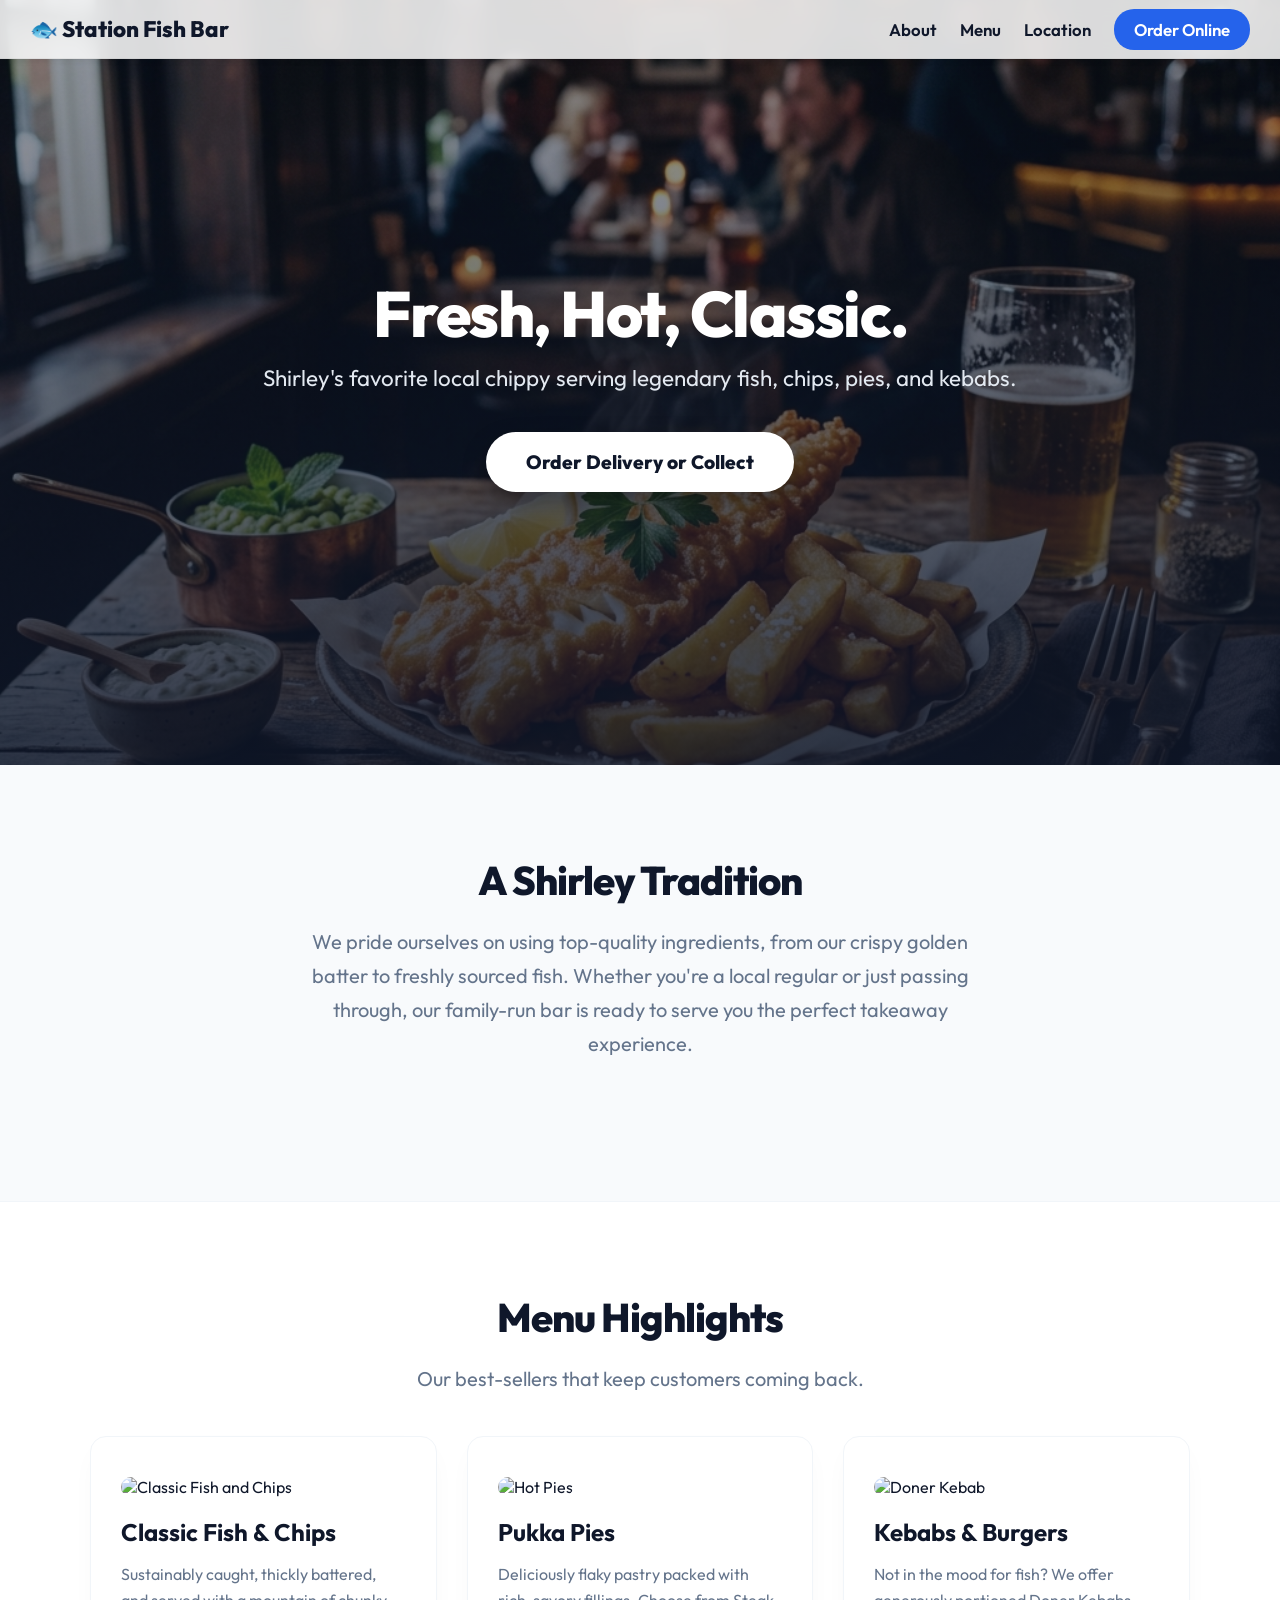
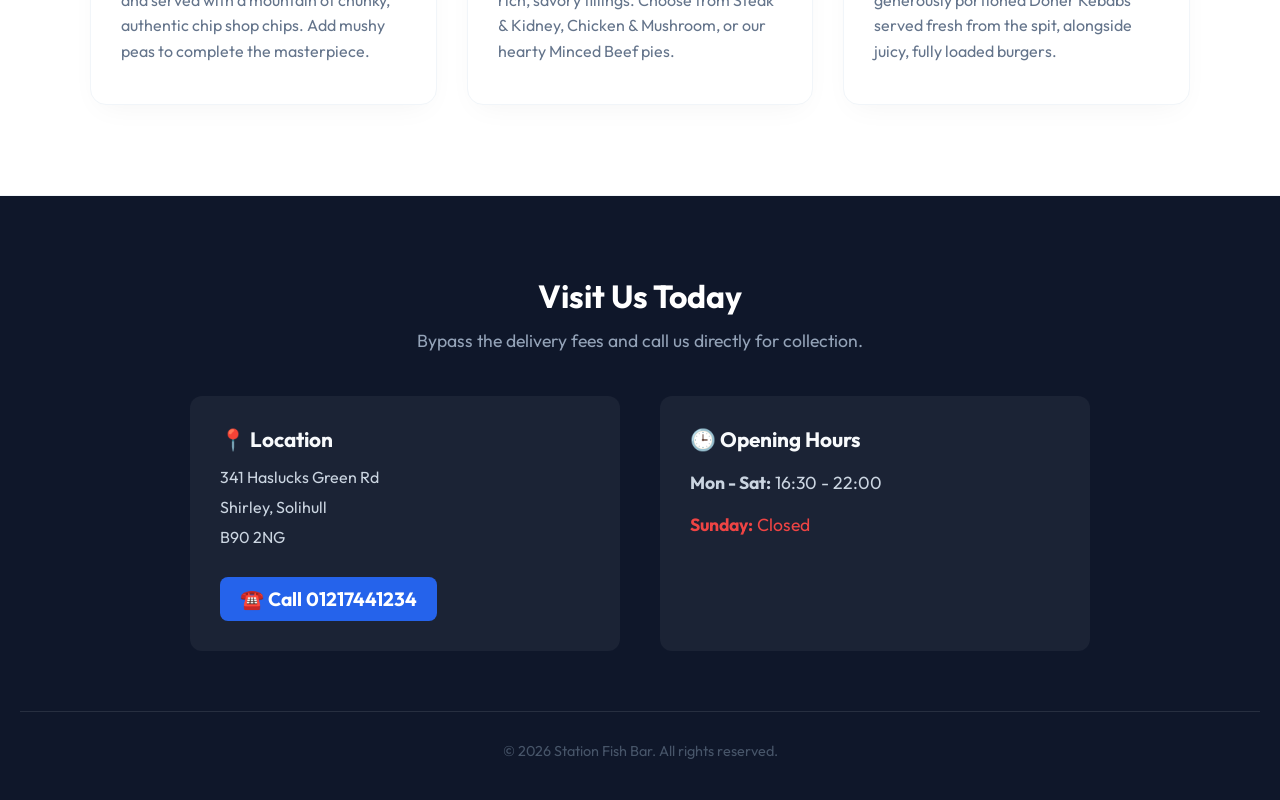
==== index.html @ cd844f43 "Initial commit of Station Fish Bar landing page" ====
<!DOCTYPE html>
<html lang="en">
<head>
    <meta charset="UTF-8">
    <meta name="viewport" content="width=device-width, initial-scale=1.0">
    <title>Station Fish Bar | Shirley Local Chippy</title>
    <link href="https://fonts.googleapis.com/css2?family=Outfit:wght@300;400;500;700;800&display=swap" rel="stylesheet">
    <style>
        :root {
            --primary: #2563EB;
            --text-dark: #0f172a;
            --text-light: #64748b;
            --bg-light: #f8fafc;
            --surface: #ffffff;
        }
        * { box-sizing: border-box; margin: 0; padding: 0; }
        body, html { 
            font-family: 'Outfit', sans-serif; 
            background-color: var(--bg-light); 
            color: var(--text-dark); 
            scroll-behavior: smooth;
        }
        
        /* Navigation Bar */
        nav {
            position: fixed;
            top: 0; left: 0; width: 100%;
            background: rgba(255, 255, 255, 0.85);
            backdrop-filter: blur(12px);
            -webkit-backdrop-filter: blur(12px);
            border-bottom: 1px solid rgba(0,0,0,0.05);
            z-index: 1000;
            display: flex;
            justify-content: space-between;
            align-items: center;
            padding: 15px 30px;
            box-shadow: 0 4px 6px -1px rgba(0,0,0,0.05);
        }
        .logo { font-weight: 800; font-size: 1.4rem; color: var(--text-dark); text-decoration: none; display: flex; align-items: center; gap: 8px;}
        .nav-links a {
            text-decoration: none;
            color: var(--text-dark);
            font-weight: 600;
            margin-left: 20px;
            font-size: 1.05rem;
            transition: color 0.2s;
        }
        .nav-links a:hover { color: var(--primary); }
        .nav-btn {
            background: var(--primary);
            color: white !important;
            padding: 10px 20px;
            border-radius: 20px;
        }
        .nav-btn:hover { background: #1d4ed8; transform: translateY(-2px); box-shadow: 0 4px 10px rgba(37,99,235,0.3); }

        /* Hero Section */
        .hero {
            position: relative;
            height: 85vh;
            display: flex;
            align-items: center;
            justify-content: center;
            text-align: center;
            background-image: url('./assets/hero.png');
            background-size: cover;
            background-position: center;
            background-attachment: fixed;
        }
        .hero::before {
            content: '';
            position: absolute;
            top: 0; left: 0; width: 100%; height: 100%;
            background: linear-gradient(180deg, rgba(15,23,42,0.4) 0%, rgba(15,23,42,0.85) 100%);
        }
        .hero-content {
            position: relative;
            z-index: 10;
            color: white;
            max-width: 800px;
            padding: 0 20px;
            animation: fadeInUp 1s cubic-bezier(0.16, 1, 0.3, 1);
        }
        @keyframes fadeInUp {
            from { opacity: 0; transform: translateY(30px); }
            to { opacity: 1; transform: translateY(0); }
        }
        .hero h1 { font-size: 4rem; font-weight: 800; letter-spacing: -1.5px; margin-bottom: 10px; }
        .hero p { font-size: 1.4rem; font-weight: 400; color: #e2e8f0; margin-bottom: 40px; }
        .hero-btn {
            display: inline-block;
            background: white;
            color: var(--text-dark);
            font-weight: 800;
            font-size: 1.2rem;
            padding: 18px 40px;
            border-radius: 30px;
            text-decoration: none;
            transition: all 0.3s;
            box-shadow: 0 10px 25px rgba(0,0,0,0.3);
        }
        .hero-btn:hover {
            transform: translateY(-5px);
            box-shadow: 0 15px 35px rgba(0,0,0,0.4);
            background: #f8fafc;
        }

        /* About Section */
        .section { padding: 90px 20px; max-width: 1100px; margin: auto; text-align: center; }
        .section h2 { font-size: 2.5rem; font-weight: 800; margin-bottom: 20px; letter-spacing: -1px; }
        .section p.lead { font-size: 1.25rem; color: var(--text-light); max-width: 700px; margin: 0 auto 50px; line-height: 1.7; }

        /* Menu Grid */
        .menu-grid {
            display: grid;
            grid-template-columns: repeat(auto-fit, minmax(300px, 1fr));
            gap: 30px;
            margin-top: 40px;
        }
        .menu-card {
            background: var(--surface);
            border-radius: 16px;
            padding: 40px 30px;
            box-shadow: 0 10px 30px -10px rgba(0,0,0,0.05);
            transition: transform 0.3s, box-shadow 0.3s;
            border: 1px solid #f1f5f9;
            text-align: left;
        }
        .menu-card:hover { transform: translateY(-8px); box-shadow: 0 20px 40px -10px rgba(0,0,0,0.1); }
        .menu-image { width: 100%; height: 220px; object-fit: cover; border-radius: 12px; margin-bottom: 20px; }
        .menu-card h3 { font-size: 1.5rem; font-weight: 700; margin-bottom: 15px; }
        .menu-card p { color: var(--text-light); line-height: 1.6; }

        /* Footer */
        footer {
            background: var(--text-dark);
            color: white;
            padding: 80px 20px 40px;
            text-align: center;
        }
        footer h3 { font-size: 2rem; margin-bottom: 10px; }
        footer p { color: #94a3b8; font-size: 1.1rem; line-height: 1.7; margin-bottom: 30px; }
        .contact-grid {
            display: grid;
            grid-template-columns: repeat(auto-fit, minmax(280px, 1fr));
            gap: 40px;
            max-width: 900px;
            margin: 40px auto;
            text-align: left;
        }
        .contact-card {
            background: rgba(255,255,255,0.05);
            padding: 30px;
            border-radius: 12px;
        }
        .contact-card h4 { font-size: 1.3rem; margin-bottom: 15px; color: #f8fafc; }
        .contact-card ul { list-style: none; color: #cbd5e1; font-size: 1.1rem; line-height: 1.8; }
        .contact-card span { display: block; margin-bottom: 10px; color: #cbd5e1; }
        .copyright { color: #475569; font-size: 0.9rem; margin-top: 60px; padding-top: 30px; border-top: 1px solid rgba(255,255,255,0.1); }
    </style>
</head>
<body>

    <!-- Navigation -->
    <nav>
        <a href="index.html" class="logo">🐟 Station Fish Bar</a>
        <div class="nav-links">
            <a href="#about">About</a>
            <a href="#menu">Menu</a>
            <a href="#location">Location</a>
            <a href="delivery.html" class="nav-btn">Order Online</a>
        </div>
    </nav>

    <!-- Hero -->
    <header class="hero">
        <div class="hero-content">
            <h1>Fresh, Hot, Classic.</h1>
            <p>Shirley's favorite local chippy serving legendary fish, chips, pies, and kebabs.</p>
            <a href="delivery.html" class="hero-btn">Order Delivery or Collect</a>
        </div>
    </header>

    <!-- About -->
    <section id="about" class="section">
        <h2>A Shirley Tradition</h2>
        <p class="lead">We pride ourselves on using top-quality ingredients, from our crispy golden batter to freshly sourced fish. Whether you're a local regular or just passing through, our family-run bar is ready to serve you the perfect takeaway experience.</p>
    </section>

    <!-- Menu Highlights -->
    <section id="menu" class="section" style="background: white; border-top: 1px solid #f1f5f9; border-bottom: 1px solid #f1f5f9; max-width: 100%;">
        <div style="max-width: 1100px; margin: auto;">
            <h2>Menu Highlights</h2>
            <p class="lead" style="margin-bottom: 0;">Our best-sellers that keep customers coming back.</p>
            
            <div class="menu-grid">
                <div class="menu-card">
                    <img src="https://just-eat-prod-eu-res.cloudinary.com/image/upload/f_auto/q_auto/v1/uk/dishes/281028/04654ee207a57ce8d46665ebeb575e24" alt="Classic Fish and Chips" class="menu-image">
                    <h3>Classic Fish & Chips</h3>
                    <p>Sustainably caught, thickly battered, and served with a mountain of chunky, authentic chip shop chips. Add mushy peas to complete the masterpiece.</p>
                </div>
                <div class="menu-card">
                    <img src="https://just-eat-prod-eu-res.cloudinary.com/image/upload/f_auto/q_auto/v1/uk/dishes/281028/a8c4ebc581122dfbf8ee55306ea1658d" alt="Hot Pies" class="menu-image">
                    <h3>Pukka Pies</h3>
                    <p>Deliciously flaky pastry packed with rich, savory fillings. Choose from Steak & Kidney, Chicken & Mushroom, or our hearty Minced Beef pies.</p>
                </div>
                <div class="menu-card">
                    <img src="https://just-eat-prod-eu-res.cloudinary.com/image/upload/f_auto/q_auto/v1/uk/dishes/281028/fce641b14d7d11b47f0d47ece8053d35" alt="Doner Kebab" class="menu-image">
                    <h3>Kebabs & Burgers</h3>
                    <p>Not in the mood for fish? We offer generously portioned Doner Kebabs served fresh from the spit, alongside juicy, fully loaded burgers.</p>
                </div>
            </div>
        </div>
    </section>

    <!-- Footer / Location -->
    <footer id="location">
        <h3>Visit Us Today</h3>
        <p>Bypass the delivery fees and call us directly for collection.</p>
        
        <div class="contact-grid">
            <div class="contact-card">
                <h4>📍 Location</h4>
                <span>341 Haslucks Green Rd</span>
                <span>Shirley, Solihull</span>
                <span>B90 2NG</span>
                <br>
                <a href="tel:01217441234" style="color: white; text-decoration: none; font-weight: 700; font-size: 1.2rem; background: var(--primary); padding: 10px 20px; border-radius: 8px; display: inline-block;">☎️ Call 01217441234</a>
            </div>
            <div class="contact-card">
                <h4>🕒 Opening Hours</h4>
                <ul>
                    <li><strong>Mon - Sat:</strong> 16:30 - 22:00</li>
                    <li style="color: #ef4444; margin-top: 10px;"><strong>Sunday:</strong> Closed</li>
                </ul>
            </div>
        </div>
        
        <div class="copyright">
            © 2026 Station Fish Bar. All rights reserved.
        </div>
    </footer>

</body>
</html>
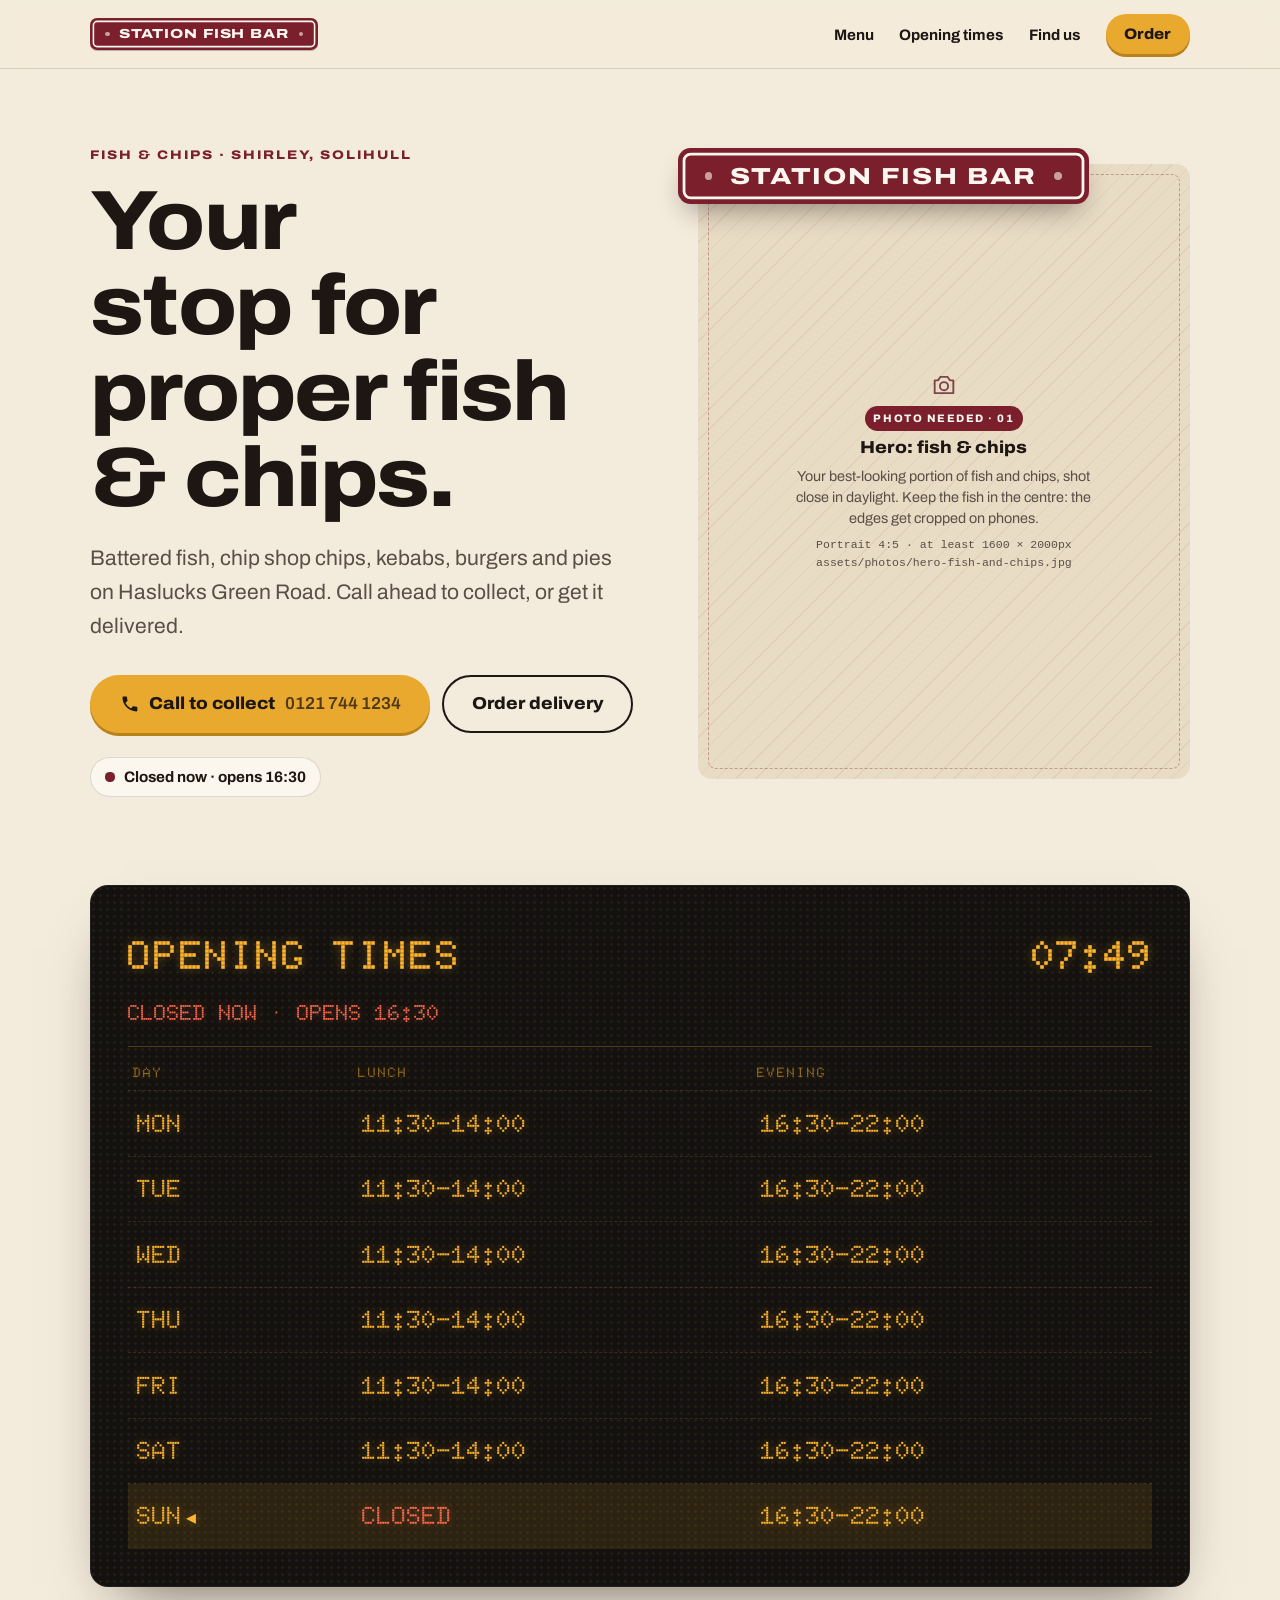
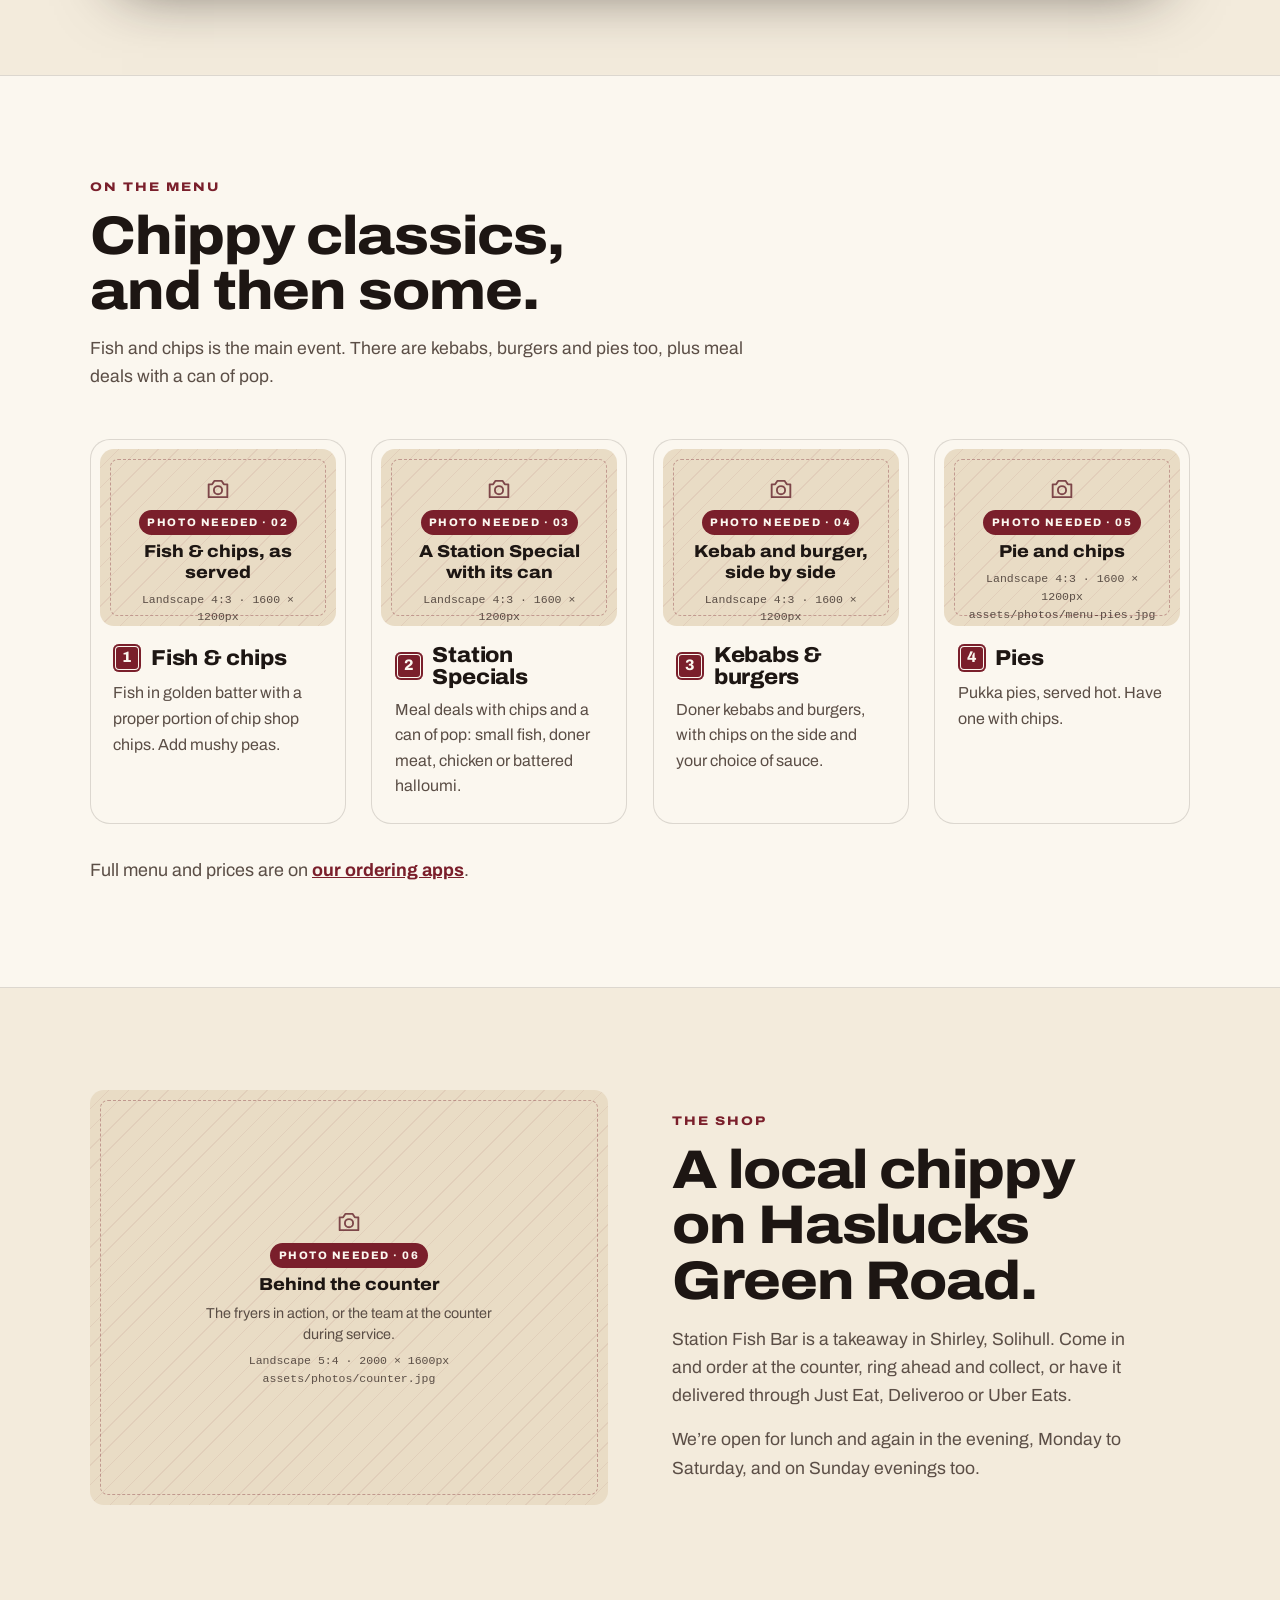
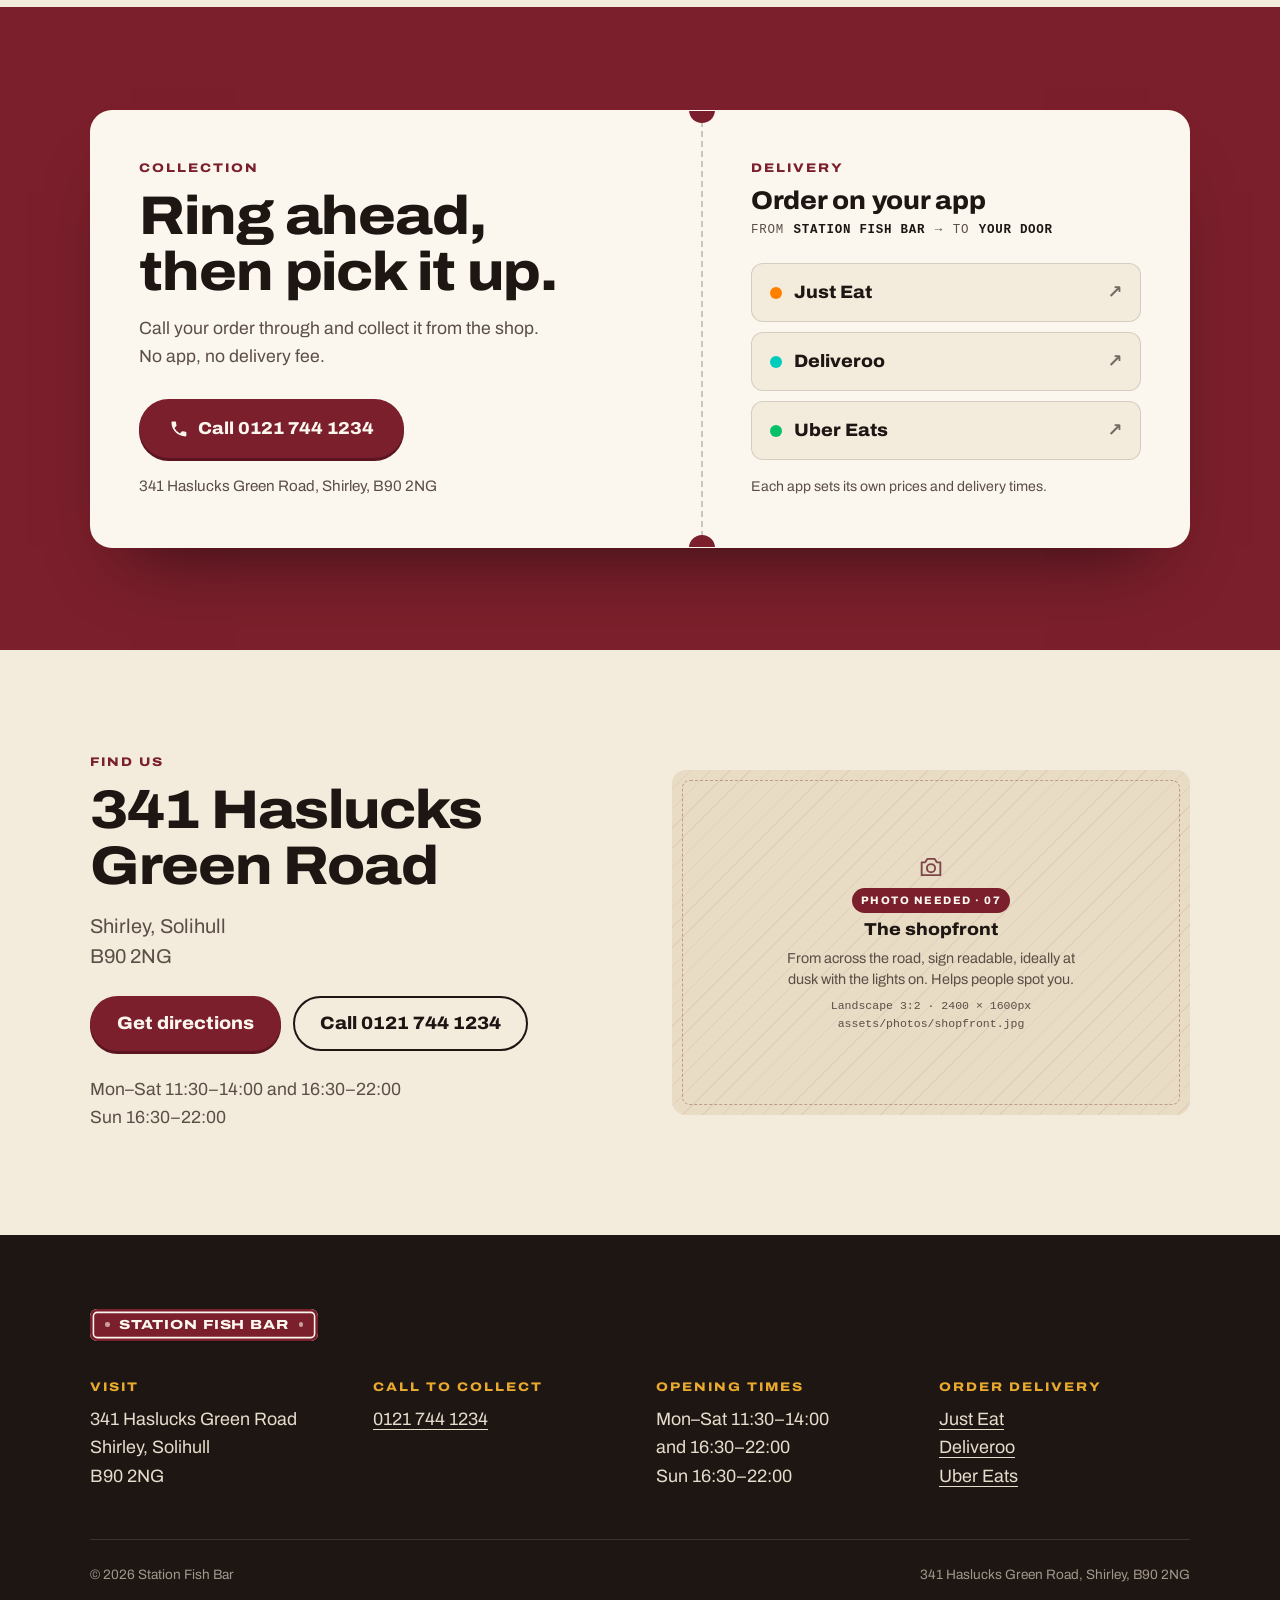
==== commit 2ebd81c4: "Redesign the site as a heritage railway station chippy Rebuilds both pages around a station theme: a" ====
--- a/index.html
+++ b/index.html
@@ -1,245 +1,294 @@
 <!DOCTYPE html>
-<html lang="en">
+<html lang="en-GB">
 <head>
     <meta charset="UTF-8">
-    <meta name="viewport" content="width=device-width, initial-scale=1.0">
-    <title>Station Fish Bar | Shirley Local Chippy</title>
-    <link href="https://fonts.googleapis.com/css2?family=Outfit:wght@300;400;500;700;800&display=swap" rel="stylesheet">
-    <style>
-        :root {
-            --primary: #2563EB;
-            --text-dark: #0f172a;
-            --text-light: #64748b;
-            --bg-light: #f8fafc;
-            --surface: #ffffff;
-        }
-        * { box-sizing: border-box; margin: 0; padding: 0; }
-        body, html { 
-            font-family: 'Outfit', sans-serif; 
-            background-color: var(--bg-light); 
-            color: var(--text-dark); 
-            scroll-behavior: smooth;
-        }
-        
-        /* Navigation Bar */
-        nav {
-            position: fixed;
-            top: 0; left: 0; width: 100%;
-            background: rgba(255, 255, 255, 0.85);
-            backdrop-filter: blur(12px);
-            -webkit-backdrop-filter: blur(12px);
-            border-bottom: 1px solid rgba(0,0,0,0.05);
-            z-index: 1000;
-            display: flex;
-            justify-content: space-between;
-            align-items: center;
-            padding: 15px 30px;
-            box-shadow: 0 4px 6px -1px rgba(0,0,0,0.05);
-        }
-        .logo { font-weight: 800; font-size: 1.4rem; color: var(--text-dark); text-decoration: none; display: flex; align-items: center; gap: 8px;}
-        .nav-links a {
-            text-decoration: none;
-            color: var(--text-dark);
-            font-weight: 600;
-            margin-left: 20px;
-            font-size: 1.05rem;
-            transition: color 0.2s;
-        }
-        .nav-links a:hover { color: var(--primary); }
-        .nav-btn {
-            background: var(--primary);
-            color: white !important;
-            padding: 10px 20px;
-            border-radius: 20px;
-        }
-        .nav-btn:hover { background: #1d4ed8; transform: translateY(-2px); box-shadow: 0 4px 10px rgba(37,99,235,0.3); }
-
-        /* Hero Section */
-        .hero {
-            position: relative;
-            height: 85vh;
-            display: flex;
-            align-items: center;
-            justify-content: center;
-            text-align: center;
-            background-image: url('./assets/hero.png');
-            background-size: cover;
-            background-position: center;
-            background-attachment: fixed;
-        }
-        .hero::before {
-            content: '';
-            position: absolute;
-            top: 0; left: 0; width: 100%; height: 100%;
-            background: linear-gradient(180deg, rgba(15,23,42,0.4) 0%, rgba(15,23,42,0.85) 100%);
-        }
-        .hero-content {
-            position: relative;
-            z-index: 10;
-            color: white;
-            max-width: 800px;
-            padding: 0 20px;
-            animation: fadeInUp 1s cubic-bezier(0.16, 1, 0.3, 1);
-        }
-        @keyframes fadeInUp {
-            from { opacity: 0; transform: translateY(30px); }
-            to { opacity: 1; transform: translateY(0); }
-        }
-        .hero h1 { font-size: 4rem; font-weight: 800; letter-spacing: -1.5px; margin-bottom: 10px; }
-        .hero p { font-size: 1.4rem; font-weight: 400; color: #e2e8f0; margin-bottom: 40px; }
-        .hero-btn {
-            display: inline-block;
-            background: white;
-            color: var(--text-dark);
-            font-weight: 800;
-            font-size: 1.2rem;
-            padding: 18px 40px;
-            border-radius: 30px;
-            text-decoration: none;
-            transition: all 0.3s;
-            box-shadow: 0 10px 25px rgba(0,0,0,0.3);
-        }
-        .hero-btn:hover {
-            transform: translateY(-5px);
-            box-shadow: 0 15px 35px rgba(0,0,0,0.4);
-            background: #f8fafc;
-        }
-
-        /* About Section */
-        .section { padding: 90px 20px; max-width: 1100px; margin: auto; text-align: center; }
-        .section h2 { font-size: 2.5rem; font-weight: 800; margin-bottom: 20px; letter-spacing: -1px; }
-        .section p.lead { font-size: 1.25rem; color: var(--text-light); max-width: 700px; margin: 0 auto 50px; line-height: 1.7; }
-
-        /* Menu Grid */
-        .menu-grid {
-            display: grid;
-            grid-template-columns: repeat(auto-fit, minmax(300px, 1fr));
-            gap: 30px;
-            margin-top: 40px;
-        }
-        .menu-card {
-            background: var(--surface);
-            border-radius: 16px;
-            padding: 40px 30px;
-            box-shadow: 0 10px 30px -10px rgba(0,0,0,0.05);
-            transition: transform 0.3s, box-shadow 0.3s;
-            border: 1px solid #f1f5f9;
-            text-align: left;
-        }
-        .menu-card:hover { transform: translateY(-8px); box-shadow: 0 20px 40px -10px rgba(0,0,0,0.1); }
-        .menu-image { width: 100%; height: 220px; object-fit: cover; border-radius: 12px; margin-bottom: 20px; }
-        .menu-card h3 { font-size: 1.5rem; font-weight: 700; margin-bottom: 15px; }
-        .menu-card p { color: var(--text-light); line-height: 1.6; }
-
-        /* Footer */
-        footer {
-            background: var(--text-dark);
-            color: white;
-            padding: 80px 20px 40px;
-            text-align: center;
-        }
-        footer h3 { font-size: 2rem; margin-bottom: 10px; }
-        footer p { color: #94a3b8; font-size: 1.1rem; line-height: 1.7; margin-bottom: 30px; }
-        .contact-grid {
-            display: grid;
-            grid-template-columns: repeat(auto-fit, minmax(280px, 1fr));
-            gap: 40px;
-            max-width: 900px;
-            margin: 40px auto;
-            text-align: left;
-        }
-        .contact-card {
-            background: rgba(255,255,255,0.05);
-            padding: 30px;
-            border-radius: 12px;
-        }
-        .contact-card h4 { font-size: 1.3rem; margin-bottom: 15px; color: #f8fafc; }
-        .contact-card ul { list-style: none; color: #cbd5e1; font-size: 1.1rem; line-height: 1.8; }
-        .contact-card span { display: block; margin-bottom: 10px; color: #cbd5e1; }
-        .copyright { color: #475569; font-size: 0.9rem; margin-top: 60px; padding-top: 30px; border-top: 1px solid rgba(255,255,255,0.1); }
-    </style>
+    <meta name="viewport" content="width=device-width, initial-scale=1, viewport-fit=cover">
+    <title>Station Fish Bar | Fish &amp; Chips in Shirley, Solihull</title>
+    <meta name="description" content="Station Fish Bar on Haslucks Green Road, Shirley: fish and chips, kebabs, burgers and pies. Call ahead to collect, or order delivery on Just Eat, Deliveroo or Uber Eats.">
+    <meta name="theme-color" content="#7a1f2b">
+    <meta property="og:type" content="restaurant">
+    <meta property="og:title" content="Station Fish Bar | Fish &amp; Chips in Shirley">
+    <meta property="og:description" content="Fish and chips, kebabs, burgers and pies on Haslucks Green Road, Shirley. Collect or get it delivered.">
+    <link rel="icon" href="data:image/svg+xml,%3Csvg xmlns='http://www.w3.org/2000/svg' viewBox='0 0 64 64'%3E%3Crect width='64' height='64' rx='14' fill='%237a1f2b'/%3E%3Crect x='6' y='6' width='52' height='52' rx='9' fill='none' stroke='%23fbf7ef' stroke-width='3'/%3E%3Ctext x='32' y='41' font-family='Arial,Helvetica,sans-serif' font-weight='900' font-size='22' text-anchor='middle' fill='%23fbf7ef'%3ESFB%3C/text%3E%3C/svg%3E">
+    <link rel="preconnect" href="https://fonts.googleapis.com">
+    <link rel="preconnect" href="https://fonts.gstatic.com" crossorigin>
+    <link href="https://fonts.googleapis.com/css2?family=Archivo:wdth,wght@62..125,400..900&family=Doto:wght@600..900&display=swap" rel="stylesheet">
+    <link rel="stylesheet" href="assets/site.css">
 </head>
 <body>
-
-    <!-- Navigation -->
-    <nav>
-        <a href="index.html" class="logo">🐟 Station Fish Bar</a>
-        <div class="nav-links">
-            <a href="#about">About</a>
-            <a href="#menu">Menu</a>
-            <a href="#location">Location</a>
-            <a href="delivery.html" class="nav-btn">Order Online</a>
-        </div>
-    </nav>
-
-    <!-- Hero -->
-    <header class="hero">
-        <div class="hero-content">
-            <h1>Fresh, Hot, Classic.</h1>
-            <p>Shirley's favorite local chippy serving legendary fish, chips, pies, and kebabs.</p>
-            <a href="delivery.html" class="hero-btn">Order Delivery or Collect</a>
+    <a class="skip" href="#main">Skip to content</a>
+
+    <header class="site-header">
+        <div class="wrap header-inner">
+            <a class="sign sign--sm" href="index.html" aria-label="Station Fish Bar, home">Station Fish Bar</a>
+            <nav aria-label="Main">
+                <ul class="nav">
+                    <li class="nav-item"><a class="nav-link" href="#menu">Menu</a></li>
+                    <li class="nav-item"><a class="nav-link" href="#hours">Opening times</a></li>
+                    <li class="nav-item"><a class="nav-link" href="#find-us">Find us</a></li>
+                    <li><a class="btn btn--mustard btn--sm" href="delivery.html">Order</a></li>
+                </ul>
+            </nav>
         </div>
     </header>
 
-    <!-- About -->
-    <section id="about" class="section">
-        <h2>A Shirley Tradition</h2>
-        <p class="lead">We pride ourselves on using top-quality ingredients, from our crispy golden batter to freshly sourced fish. Whether you're a local regular or just passing through, our family-run bar is ready to serve you the perfect takeaway experience.</p>
-    </section>
-
-    <!-- Menu Highlights -->
-    <section id="menu" class="section" style="background: white; border-top: 1px solid #f1f5f9; border-bottom: 1px solid #f1f5f9; max-width: 100%;">
-        <div style="max-width: 1100px; margin: auto;">
-            <h2>Menu Highlights</h2>
-            <p class="lead" style="margin-bottom: 0;">Our best-sellers that keep customers coming back.</p>
-            
-            <div class="menu-grid">
-                <div class="menu-card">
-                    <img src="https://just-eat-prod-eu-res.cloudinary.com/image/upload/f_auto/q_auto/v1/uk/dishes/281028/04654ee207a57ce8d46665ebeb575e24" alt="Classic Fish and Chips" class="menu-image">
-                    <h3>Classic Fish & Chips</h3>
-                    <p>Sustainably caught, thickly battered, and served with a mountain of chunky, authentic chip shop chips. Add mushy peas to complete the masterpiece.</p>
-                </div>
-                <div class="menu-card">
-                    <img src="https://just-eat-prod-eu-res.cloudinary.com/image/upload/f_auto/q_auto/v1/uk/dishes/281028/a8c4ebc581122dfbf8ee55306ea1658d" alt="Hot Pies" class="menu-image">
-                    <h3>Pukka Pies</h3>
-                    <p>Deliciously flaky pastry packed with rich, savory fillings. Choose from Steak & Kidney, Chicken & Mushroom, or our hearty Minced Beef pies.</p>
-                </div>
-                <div class="menu-card">
-                    <img src="https://just-eat-prod-eu-res.cloudinary.com/image/upload/f_auto/q_auto/v1/uk/dishes/281028/fce641b14d7d11b47f0d47ece8053d35" alt="Doner Kebab" class="menu-image">
-                    <h3>Kebabs & Burgers</h3>
-                    <p>Not in the mood for fish? We offer generously portioned Doner Kebabs served fresh from the spit, alongside juicy, fully loaded burgers.</p>
-                </div>
-            </div>
-        </div>
-    </section>
-
-    <!-- Footer / Location -->
-    <footer id="location">
-        <h3>Visit Us Today</h3>
-        <p>Bypass the delivery fees and call us directly for collection.</p>
-        
-        <div class="contact-grid">
-            <div class="contact-card">
-                <h4>📍 Location</h4>
-                <span>341 Haslucks Green Rd</span>
-                <span>Shirley, Solihull</span>
-                <span>B90 2NG</span>
-                <br>
-                <a href="tel:01217441234" style="color: white; text-decoration: none; font-weight: 700; font-size: 1.2rem; background: var(--primary); padding: 10px 20px; border-radius: 8px; display: inline-block;">☎️ Call 01217441234</a>
-            </div>
-            <div class="contact-card">
-                <h4>🕒 Opening Hours</h4>
-                <ul>
-                    <li><strong>Mon - Sat:</strong> 16:30 - 22:00</li>
-                    <li style="color: #ef4444; margin-top: 10px;"><strong>Sunday:</strong> Closed</li>
-                </ul>
-            </div>
-        </div>
-        
-        <div class="copyright">
-            © 2026 Station Fish Bar. All rights reserved.
+    <main id="main">
+
+        <!-- Hero -->
+        <section class="hero">
+            <div class="wrap hero-grid">
+                <div class="hero-copy">
+                    <p class="eyebrow">Fish &amp; chips · Shirley, Solihull</p>
+                    <h1>Your stop for proper fish &amp; chips.</h1>
+                    <p class="lede">Battered fish, chip shop chips, kebabs, burgers and pies on Haslucks Green Road. Call ahead to collect, or get it delivered.</p>
+                    <div class="actions">
+                        <a class="btn btn--mustard btn--lg" href="tel:+441217441234">
+                            <svg class="btn-icon" viewBox="0 0 24 24" aria-hidden="true"><path d="M6.6 10.8a15.1 15.1 0 0 0 6.6 6.6l2.2-2.2a1 1 0 0 1 1-.25 11.4 11.4 0 0 0 3.6.57 1 1 0 0 1 1 1V20a1 1 0 0 1-1 1A17 17 0 0 1 3 4a1 1 0 0 1 1-1h3.5a1 1 0 0 1 1 1c0 1.25.2 2.45.57 3.57a1 1 0 0 1-.25 1z" fill="currentColor"/></svg>
+                            Call to collect <span class="btn-sub">0121 744 1234</span>
+                        </a>
+                        <a class="btn btn--ghost btn--lg" href="delivery.html">Order delivery</a>
+                    </div>
+                    <a class="status" href="#hours" data-open-status>See today’s opening times</a>
+                </div>
+
+                <div class="hero-media">
+                    <span class="sign sign--lg" aria-hidden="true">Station Fish Bar</span>
+                    <figure class="ph ph--hero">
+                        <img src="assets/photos/hero-fish-and-chips.jpg" alt="Fish and chips from Station Fish Bar" fetchpriority="high">
+                        <figcaption class="ph-brief">
+                            <svg class="ph-icon" viewBox="0 0 24 24" aria-hidden="true"><path d="M4 8h3l2-3h6l2 3h3v11H4z" fill="none" stroke="currentColor" stroke-width="1.6" stroke-linejoin="round"/><circle cx="12" cy="13" r="3.5" fill="none" stroke="currentColor" stroke-width="1.6"/></svg>
+                            <span class="ph-tag">Photo needed · 01</span>
+                            <span class="ph-title">Hero: fish &amp; chips</span>
+                            <span class="ph-desc">Your best-looking portion of fish and chips, shot close in daylight. Keep the fish in the centre: the edges get cropped on phones.</span>
+                            <span class="ph-spec">Portrait 4:5 · at least 1600 × 2000px<br>assets/photos/hero-fish-and-chips.jpg</span>
+                        </figcaption>
+                    </figure>
+                </div>
+            </div>
+        </section>
+
+        <!-- Opening times, as a departures board -->
+        <section id="hours" class="board-band" aria-labelledby="hours-title">
+            <div class="wrap">
+                <div class="board">
+                    <div class="board-head">
+                        <h2 id="hours-title" class="board-title">Opening times</h2>
+                        <p class="board-clock" data-clock aria-hidden="true"></p>
+                        <p class="board-now" data-open-status>Lunch and evenings, Monday to Saturday</p>
+                    </div>
+                    <table class="board-table">
+                        <thead>
+                            <tr><th scope="col">Day</th><th scope="col">Lunch</th><th scope="col">Evening</th></tr>
+                        </thead>
+                        <tbody>
+                            <tr data-day="1" data-hours="11:30-14:00 16:30-22:00"><th scope="row">Mon</th><td>11:30–14:00</td><td>16:30–22:00</td></tr>
+                            <tr data-day="2" data-hours="11:30-14:00 16:30-22:00"><th scope="row">Tue</th><td>11:30–14:00</td><td>16:30–22:00</td></tr>
+                            <tr data-day="3" data-hours="11:30-14:00 16:30-22:00"><th scope="row">Wed</th><td>11:30–14:00</td><td>16:30–22:00</td></tr>
+                            <tr data-day="4" data-hours="11:30-14:00 16:30-22:00"><th scope="row">Thu</th><td>11:30–14:00</td><td>16:30–22:00</td></tr>
+                            <tr data-day="5" data-hours="11:30-14:00 16:30-22:00"><th scope="row">Fri</th><td>11:30–14:00</td><td>16:30–22:00</td></tr>
+                            <tr data-day="6" data-hours="11:30-14:00 16:30-22:00"><th scope="row">Sat</th><td>11:30–14:00</td><td>16:30–22:00</td></tr>
+                            <tr data-day="0" data-hours="16:30-22:00"><th scope="row">Sun</th><td class="is-closed">Closed</td><td>16:30–22:00</td></tr>
+                        </tbody>
+                    </table>
+                </div>
+            </div>
+        </section>
+
+        <!-- Menu -->
+        <section id="menu" class="section section--paper" aria-labelledby="menu-title">
+            <div class="wrap">
+                <div class="section-head">
+                    <p class="eyebrow">On the menu</p>
+                    <h2 id="menu-title">Chippy classics, and then some.</h2>
+                    <p>Fish and chips is the main event. There are kebabs, burgers and pies too, plus meal deals with a can of pop.</p>
+                </div>
+
+                <div class="menu-grid">
+                    <article class="menu-card">
+                        <figure class="ph">
+                            <img src="assets/photos/menu-fish-and-chips.jpg" alt="Battered fish and chips" loading="lazy">
+                            <figcaption class="ph-brief">
+                                <svg class="ph-icon" viewBox="0 0 24 24" aria-hidden="true"><path d="M4 8h3l2-3h6l2 3h3v11H4z" fill="none" stroke="currentColor" stroke-width="1.6" stroke-linejoin="round"/><circle cx="12" cy="13" r="3.5" fill="none" stroke="currentColor" stroke-width="1.6"/></svg>
+                                <span class="ph-tag">Photo needed · 02</span>
+                                <span class="ph-title">Fish &amp; chips, as served</span>
+                                <span class="ph-spec">Landscape 4:3 · 1600 × 1200px<br>assets/photos/menu-fish-and-chips.jpg</span>
+                            </figcaption>
+                        </figure>
+                        <div class="menu-body">
+                            <h3><span class="plat" aria-hidden="true">1</span>Fish &amp; chips</h3>
+                            <p>Fish in golden batter with a proper portion of chip shop chips. Add mushy peas.</p>
+                        </div>
+                    </article>
+
+                    <article class="menu-card">
+                        <figure class="ph">
+                            <img src="assets/photos/menu-station-specials.jpg" alt="A Station Special meal deal" loading="lazy">
+                            <figcaption class="ph-brief">
+                                <svg class="ph-icon" viewBox="0 0 24 24" aria-hidden="true"><path d="M4 8h3l2-3h6l2 3h3v11H4z" fill="none" stroke="currentColor" stroke-width="1.6" stroke-linejoin="round"/><circle cx="12" cy="13" r="3.5" fill="none" stroke="currentColor" stroke-width="1.6"/></svg>
+                                <span class="ph-tag">Photo needed · 03</span>
+                                <span class="ph-title">A Station Special with its can</span>
+                                <span class="ph-spec">Landscape 4:3 · 1600 × 1200px<br>assets/photos/menu-station-specials.jpg</span>
+                            </figcaption>
+                        </figure>
+                        <div class="menu-body">
+                            <h3><span class="plat" aria-hidden="true">2</span>Station Specials</h3>
+                            <p>Meal deals with chips and a can of pop: small fish, doner meat, chicken or battered halloumi.</p>
+                        </div>
+                    </article>
+
+                    <article class="menu-card">
+                        <figure class="ph">
+                            <img src="assets/photos/menu-kebabs-burgers.jpg" alt="A doner kebab and a burger" loading="lazy">
+                            <figcaption class="ph-brief">
+                                <svg class="ph-icon" viewBox="0 0 24 24" aria-hidden="true"><path d="M4 8h3l2-3h6l2 3h3v11H4z" fill="none" stroke="currentColor" stroke-width="1.6" stroke-linejoin="round"/><circle cx="12" cy="13" r="3.5" fill="none" stroke="currentColor" stroke-width="1.6"/></svg>
+                                <span class="ph-tag">Photo needed · 04</span>
+                                <span class="ph-title">Kebab and burger, side by side</span>
+                                <span class="ph-spec">Landscape 4:3 · 1600 × 1200px<br>assets/photos/menu-kebabs-burgers.jpg</span>
+                            </figcaption>
+                        </figure>
+                        <div class="menu-body">
+                            <h3><span class="plat" aria-hidden="true">3</span>Kebabs &amp; burgers</h3>
+                            <p>Doner kebabs and burgers, with chips on the side and your choice of sauce.</p>
+                        </div>
+                    </article>
+
+                    <article class="menu-card">
+                        <figure class="ph">
+                            <img src="assets/photos/menu-pies.jpg" alt="A Pukka pie with chips" loading="lazy">
+                            <figcaption class="ph-brief">
+                                <svg class="ph-icon" viewBox="0 0 24 24" aria-hidden="true"><path d="M4 8h3l2-3h6l2 3h3v11H4z" fill="none" stroke="currentColor" stroke-width="1.6" stroke-linejoin="round"/><circle cx="12" cy="13" r="3.5" fill="none" stroke="currentColor" stroke-width="1.6"/></svg>
+                                <span class="ph-tag">Photo needed · 05</span>
+                                <span class="ph-title">Pie and chips</span>
+                                <span class="ph-spec">Landscape 4:3 · 1600 × 1200px<br>assets/photos/menu-pies.jpg</span>
+                            </figcaption>
+                        </figure>
+                        <div class="menu-body">
+                            <h3><span class="plat" aria-hidden="true">4</span>Pies</h3>
+                            <p>Pukka pies, served hot. Have one with chips.</p>
+                        </div>
+                    </article>
+                </div>
+
+                <p class="menu-note">Full menu and prices are on <a href="delivery.html">our ordering apps</a>.</p>
+            </div>
+        </section>
+
+        <!-- The shop -->
+        <section class="section" aria-labelledby="shop-title">
+            <div class="wrap split">
+                <figure class="ph" style="--ratio: 5 / 4">
+                    <img src="assets/photos/counter.jpg" alt="Behind the counter at Station Fish Bar" loading="lazy">
+                    <figcaption class="ph-brief">
+                        <svg class="ph-icon" viewBox="0 0 24 24" aria-hidden="true"><path d="M4 8h3l2-3h6l2 3h3v11H4z" fill="none" stroke="currentColor" stroke-width="1.6" stroke-linejoin="round"/><circle cx="12" cy="13" r="3.5" fill="none" stroke="currentColor" stroke-width="1.6"/></svg>
+                        <span class="ph-tag">Photo needed · 06</span>
+                        <span class="ph-title">Behind the counter</span>
+                        <span class="ph-desc">The fryers in action, or the team at the counter during service.</span>
+                        <span class="ph-spec">Landscape 5:4 · 2000 × 1600px<br>assets/photos/counter.jpg</span>
+                    </figcaption>
+                </figure>
+                <div class="copy">
+                    <p class="eyebrow">The shop</p>
+                    <h2 id="shop-title">A local chippy on Haslucks Green Road.</h2>
+                    <p>Station Fish Bar is a takeaway in Shirley, Solihull. Come in and order at the counter, ring ahead and collect, or have it delivered through Just Eat, Deliveroo or Uber Eats.</p>
+                    <p>We’re open for lunch and again in the evening, Monday to Saturday, and on Sunday evenings too.</p>
+                </div>
+            </div>
+        </section>
+
+        <!-- Order: collection or delivery -->
+        <section id="order" class="section section--maroon" aria-labelledby="order-title">
+            <div class="wrap">
+                <div class="ticket">
+                    <div class="ticket-main">
+                        <p class="eyebrow">Collection</p>
+                        <h2 id="order-title">Ring ahead, then pick it up.</h2>
+                        <p>Call your order through and collect it from the shop. No app, no delivery fee.</p>
+                        <a class="btn btn--maroon btn--lg" href="tel:+441217441234">
+                            <svg class="btn-icon" viewBox="0 0 24 24" aria-hidden="true"><path d="M6.6 10.8a15.1 15.1 0 0 0 6.6 6.6l2.2-2.2a1 1 0 0 1 1-.25 11.4 11.4 0 0 0 3.6.57 1 1 0 0 1 1 1V20a1 1 0 0 1-1 1A17 17 0 0 1 3 4a1 1 0 0 1 1-1h3.5a1 1 0 0 1 1 1c0 1.25.2 2.45.57 3.57a1 1 0 0 1-.25 1z" fill="currentColor"/></svg>
+                            Call 0121 744 1234
+                        </a>
+                        <p class="ticket-addr">341 Haslucks Green Road, Shirley, B90 2NG</p>
+                    </div>
+                    <div class="ticket-stub">
+                        <p class="eyebrow">Delivery</p>
+                        <h3>Order on your app</h3>
+                        <p class="ticket-route"><span>From</span> <b>Station Fish Bar</b> <span aria-hidden="true">→</span> <span>To</span> <b>Your door</b></p>
+                        <ul class="apps">
+                            <li><a class="app" href="https://www.just-eat.co.uk/restaurants-station-fish-bar-shirley/menu" target="_blank" rel="noopener"><span class="app-dot" style="background:#ff8000" aria-hidden="true"></span>Just Eat<span class="app-arrow" aria-hidden="true">↗</span></a></li>
+                            <li><a class="app" href="https://deliveroo.co.uk/menu/birmingham/shirley/station-fish-bar-shirley" target="_blank" rel="noopener"><span class="app-dot" style="background:#00ccbc" aria-hidden="true"></span>Deliveroo<span class="app-arrow" aria-hidden="true">↗</span></a></li>
+                            <li><a class="app" href="https://www.ubereats.com/gb/store/station-fish-bar/vtC_X7L_QDujMJoUgb4_EA" target="_blank" rel="noopener"><span class="app-dot" style="background:#06c167" aria-hidden="true"></span>Uber Eats<span class="app-arrow" aria-hidden="true">↗</span></a></li>
+                        </ul>
+                        <p class="apps-note">Each app sets its own prices and delivery times.</p>
+                    </div>
+                </div>
+            </div>
+        </section>
+
+        <!-- Find us -->
+        <section id="find-us" class="section find" aria-labelledby="find-title">
+            <div class="wrap split split--flip">
+                <figure class="ph" style="--ratio: 3 / 2">
+                    <img src="assets/photos/shopfront.jpg" alt="The Station Fish Bar shopfront on Haslucks Green Road" loading="lazy">
+                    <figcaption class="ph-brief">
+                        <svg class="ph-icon" viewBox="0 0 24 24" aria-hidden="true"><path d="M4 8h3l2-3h6l2 3h3v11H4z" fill="none" stroke="currentColor" stroke-width="1.6" stroke-linejoin="round"/><circle cx="12" cy="13" r="3.5" fill="none" stroke="currentColor" stroke-width="1.6"/></svg>
+                        <span class="ph-tag">Photo needed · 07</span>
+                        <span class="ph-title">The shopfront</span>
+                        <span class="ph-desc">From across the road, sign readable, ideally at dusk with the lights on. Helps people spot you.</span>
+                        <span class="ph-spec">Landscape 3:2 · 2400 × 1600px<br>assets/photos/shopfront.jpg</span>
+                    </figcaption>
+                </figure>
+                <div class="copy">
+                    <p class="eyebrow">Find us</p>
+                    <h2 id="find-title">341 Haslucks Green Road</h2>
+                    <address>Shirley, Solihull<br>B90 2NG</address>
+                    <div class="actions">
+                        <a class="btn btn--maroon" href="https://www.google.com/maps/dir/?api=1&amp;destination=Station+Fish+Bar%2C+341+Haslucks+Green+Rd%2C+Shirley%2C+B90+2NG" target="_blank" rel="noopener">Get directions</a>
+                        <a class="btn btn--ghost" href="tel:+441217441234">Call 0121 744 1234</a>
+                    </div>
+                    <p class="hours-mini">Mon–Sat 11:30–14:00 and 16:30–22:00<br>Sun 16:30–22:00</p>
+                </div>
+            </div>
+        </section>
+
+    </main>
+
+    <footer class="site-footer">
+        <div class="wrap">
+            <a class="sign sign--sm" href="index.html" aria-label="Station Fish Bar, home">Station Fish Bar</a>
+            <div class="footer-grid">
+                <div>
+                    <h2>Visit</h2>
+                    <address>341 Haslucks Green Road<br>Shirley, Solihull<br>B90 2NG</address>
+                </div>
+                <div>
+                    <h2>Call to collect</h2>
+                    <p><a href="tel:+441217441234">0121 744 1234</a></p>
+                </div>
+                <div>
+                    <h2>Opening times</h2>
+                    <p>Mon–Sat 11:30–14:00<br>and 16:30–22:00<br>Sun 16:30–22:00</p>
+                </div>
+                <div>
+                    <h2>Order delivery</h2>
+                    <ul>
+                        <li><a href="https://www.just-eat.co.uk/restaurants-station-fish-bar-shirley/menu" target="_blank" rel="noopener">Just Eat</a></li>
+                        <li><a href="https://deliveroo.co.uk/menu/birmingham/shirley/station-fish-bar-shirley" target="_blank" rel="noopener">Deliveroo</a></li>
+                        <li><a href="https://www.ubereats.com/gb/store/station-fish-bar/vtC_X7L_QDujMJoUgb4_EA" target="_blank" rel="noopener">Uber Eats</a></li>
+                    </ul>
+                </div>
+            </div>
+            <div class="legal">
+                <span>© 2026 Station Fish Bar</span>
+                <span>341 Haslucks Green Road, Shirley, B90 2NG</span>
+            </div>
         </div>
     </footer>
 
+    <div class="action-bar">
+        <a class="btn btn--mustard" href="tel:+441217441234">Call to collect</a>
+        <a class="btn btn--maroon" href="delivery.html">Order delivery</a>
+    </div>
+
+    <script src="assets/site.js"></script>
 </body>
 </html>
--- a/assets/site.css
+++ b/assets/site.css
@@ -0,0 +1,703 @@
+/* Station Fish Bar: shared styles for every page.
+   Look: a heritage railway station. Maroon enamel signs, a cream platform,
+   an amber departures board, and a ticket for ordering. */
+
+:root {
+  --cream: #f3ebdc;
+  --cream-deep: #e9dcc5;
+  --paper: #fbf7ef;
+  --ink: #1d1613;
+  --ink-soft: #5b4e46;
+  --maroon: #7a1f2b;
+  --maroon-deep: #5a1520;
+  --mustard: #e9a92f;
+  --mustard-hover: #f2b843;
+  --mustard-edge: #b9821a;
+  --line: rgba(29, 22, 19, 0.14);
+  --board: #141210;
+  --amber: #ffb52e;
+  --signal: #ff6a4d;
+  --go: #2e9d5b;
+
+  --radius: 14px;
+  --wrap: 1180px;
+  --gutter: clamp(16px, 4vw, 40px);
+  --header-h: 68px;
+
+  --font: "Archivo", system-ui, -apple-system, "Segoe UI", sans-serif;
+  --dots: "Doto", ui-monospace, "SFMono-Regular", Menlo, monospace;
+  --mono: ui-monospace, "SFMono-Regular", Menlo, Consolas, monospace;
+
+  color-scheme: light;
+}
+
+*,
+*::before,
+*::after { box-sizing: border-box; }
+
+html {
+  scroll-behavior: smooth;
+  -webkit-text-size-adjust: 100%;
+}
+
+body {
+  margin: 0;
+  font-family: var(--font);
+  font-size: clamp(1rem, 0.96rem + 0.2vw, 1.125rem);
+  line-height: 1.6;
+  color: var(--ink);
+  background: var(--cream);
+  -webkit-font-smoothing: antialiased;
+}
+
+img { display: block; max-width: 100%; }
+a { color: inherit; }
+p { margin: 0; }
+[id] { scroll-margin-top: calc(var(--header-h) + 16px); }
+
+:focus-visible {
+  outline: 3px solid var(--mustard);
+  outline-offset: 3px;
+  border-radius: 6px;
+}
+
+.wrap {
+  max-width: var(--wrap);
+  margin-inline: auto;
+  padding-inline: var(--gutter);
+}
+
+.sr-only {
+  position: absolute;
+  width: 1px; height: 1px;
+  overflow: hidden;
+  clip: rect(0 0 0 0);
+  white-space: nowrap;
+}
+
+.skip {
+  position: absolute;
+  left: -9999px;
+  top: 12px;
+  z-index: 100;
+  background: var(--ink);
+  color: var(--paper);
+  padding: 10px 14px;
+  border-radius: 8px;
+  font-weight: 700;
+}
+.skip:focus { left: 12px; }
+
+/* ---------- Type ---------- */
+
+h1, h2, h3 {
+  margin: 0;
+  font-weight: 800;
+  line-height: 1.02;
+  letter-spacing: -0.02em;
+  font-stretch: 112%;
+  text-wrap: balance;
+}
+h1 { font-size: clamp(2.6rem, 1.5rem + 5vw, 5.25rem); }
+h2 { font-size: clamp(2rem, 1.3rem + 2.8vw, 3.4rem); }
+h3 { font-size: 1.35rem; font-stretch: 106%; letter-spacing: -0.01em; }
+
+.eyebrow {
+  font-size: 0.78rem;
+  font-weight: 800;
+  letter-spacing: 0.16em;
+  text-transform: uppercase;
+  font-stretch: 118%;
+  color: var(--maroon);
+}
+
+.lede {
+  font-size: clamp(1.1rem, 1rem + 0.45vw, 1.32rem);
+  color: var(--ink-soft);
+  max-width: 44ch;
+}
+
+/* ---------- Enamel station sign (the logo) ---------- */
+
+.sign {
+  display: inline-flex;
+  align-items: center;
+  gap: 0.75em;
+  padding: 0.72em 1.15em;
+  border-radius: 0.55em;
+  background: var(--maroon);
+  color: var(--paper);
+  font-weight: 800;
+  font-stretch: 125%;
+  letter-spacing: 0.07em;
+  text-transform: uppercase;
+  line-height: 1;
+  white-space: nowrap;
+  text-decoration: none;
+  /* The cream keyline inside the edge, like an enamel nameboard. */
+  box-shadow:
+    inset 0 0 0 0.2em var(--maroon),
+    inset 0 0 0 0.32em var(--paper),
+    0 1px 0 rgba(0, 0, 0, 0.25);
+}
+/* The two fixing bolts. */
+.sign::before,
+.sign::after {
+  content: "";
+  flex: none;
+  width: 0.34em;
+  height: 0.34em;
+  border-radius: 50%;
+  background: rgba(251, 247, 239, 0.6);
+}
+.sign--sm { font-size: 0.82rem; }
+.sign--lg { font-size: clamp(1rem, 0.7rem + 1.2vw, 1.45rem); }
+
+/* ---------- Buttons ---------- */
+
+.btn {
+  display: inline-flex;
+  align-items: center;
+  justify-content: center;
+  gap: 0.55em;
+  min-height: 48px;
+  padding: 0.85em 1.4em;
+  border: 2px solid transparent;
+  border-radius: 999px;
+  font: inherit;
+  font-weight: 800;
+  font-stretch: 108%;
+  line-height: 1.1;
+  text-decoration: none;
+  cursor: pointer;
+  transition: transform 0.15s ease, background-color 0.15s ease, color 0.15s ease, box-shadow 0.15s ease;
+}
+.btn:hover { transform: translateY(-2px); }
+.btn:active { transform: translateY(0); }
+
+.btn--mustard {
+  background: var(--mustard);
+  color: var(--ink);
+  box-shadow: 0 3px 0 var(--mustard-edge);
+}
+.btn--mustard:hover { background: var(--mustard-hover); }
+
+.btn--maroon {
+  background: var(--maroon);
+  color: var(--paper);
+  box-shadow: 0 3px 0 var(--maroon-deep);
+}
+.btn--maroon:hover { background: #8a2533; }
+
+.btn--ghost {
+  border-color: var(--ink);
+  color: var(--ink);
+}
+.btn--ghost:hover { background: var(--ink); color: var(--paper); }
+
+.btn--lg { font-size: 1.08rem; padding: 1em 1.6em; }
+.btn--sm { min-height: 40px; padding: 0.55em 1.1em; font-size: 0.95rem; }
+
+.btn-sub {
+  font-weight: 600;
+  font-stretch: 100%;
+  opacity: 0.75;
+}
+
+.btn-icon { width: 1.15em; height: 1.15em; flex: none; }
+
+/* ---------- Live open / closed pill ---------- */
+
+.status {
+  display: inline-flex;
+  align-items: center;
+  gap: 0.6em;
+  padding: 0.45em 0.95em;
+  border: 1px solid var(--line);
+  border-radius: 999px;
+  background: var(--paper);
+  font-size: 0.95rem;
+  font-weight: 700;
+  text-decoration: none;
+}
+.status::before {
+  content: "";
+  width: 0.6em;
+  height: 0.6em;
+  border-radius: 50%;
+  background: #9a8f86;
+}
+.status.is-open::before {
+  background: var(--go);
+  box-shadow: 0 0 0 4px rgba(46, 157, 91, 0.18);
+}
+.status.is-closed::before { background: var(--maroon); }
+
+/* ---------- Header ---------- */
+
+.site-header {
+  position: sticky;
+  top: 0;
+  z-index: 40;
+  background: rgba(243, 235, 220, 0.92);
+  -webkit-backdrop-filter: saturate(1.2) blur(10px);
+  backdrop-filter: saturate(1.2) blur(10px);
+  border-bottom: 1px solid var(--line);
+}
+.header-inner {
+  display: flex;
+  align-items: center;
+  justify-content: space-between;
+  gap: 1rem;
+  min-height: var(--header-h);
+}
+.nav {
+  display: flex;
+  align-items: center;
+  gap: clamp(0.9rem, 2vw, 1.9rem);
+  margin: 0;
+  padding: 0;
+  list-style: none;
+}
+.nav-link {
+  font-size: 0.95rem;
+  font-weight: 700;
+  text-decoration: none;
+  text-underline-offset: 0.3em;
+}
+.nav-link:hover { text-decoration: underline; text-decoration-thickness: 2px; }
+
+/* ---------- Sections ---------- */
+
+.section { padding-block: clamp(3.5rem, 8vw, 6.5rem); }
+.section--paper {
+  background: var(--paper);
+  border-block: 1px solid var(--line);
+}
+.section--maroon {
+  --notch: var(--maroon);
+  background: var(--maroon);
+}
+.section-head { max-width: 660px; }
+.section-head h2 { margin: 0.6rem 0 1rem; }
+.section-head p:not(.eyebrow) { color: var(--ink-soft); font-size: 1.1rem; }
+
+.split {
+  display: grid;
+  gap: clamp(2rem, 5vw, 4.5rem);
+  align-items: center;
+}
+.split h2 { margin: 0.6rem 0 1.1rem; }
+.split p + p { margin-top: 1rem; }
+.split .copy p:not(.eyebrow) { color: var(--ink-soft); font-size: 1.1rem; max-width: 46ch; }
+
+@media (min-width: 860px) {
+  .split { grid-template-columns: 1fr 1fr; }
+  .split--flip > :first-child { order: 2; }
+}
+
+/* ---------- Hero ---------- */
+
+.hero { padding-block: clamp(2.25rem, 6vw, 5rem) clamp(3rem, 7vw, 5.5rem); }
+.hero-grid {
+  display: grid;
+  gap: clamp(2.5rem, 5vw, 4.5rem);
+  align-items: center;
+}
+.hero h1 { margin: 0.8rem 0 1.25rem; max-width: 11ch; }
+.hero .lede { margin-bottom: 2rem; }
+.hero-media { position: relative; }
+.hero-media .sign {
+  position: absolute;
+  z-index: 2;
+  top: -1rem;
+  left: clamp(-1.25rem, -2vw, -0.5rem);
+  box-shadow:
+    inset 0 0 0 0.2em var(--maroon),
+    inset 0 0 0 0.32em var(--paper),
+    0 14px 28px -10px rgba(29, 22, 19, 0.45);
+}
+.actions { display: flex; flex-wrap: wrap; gap: 0.75rem; }
+.hero .status { margin-top: 1.5rem; }
+
+@media (min-width: 860px) {
+  .hero-grid { grid-template-columns: 1.05fr 0.95fr; }
+}
+
+/* ---------- Photo placeholders ----------
+   Each .ph holds an <img> for the photo it is waiting for, plus a brief
+   describing that photo. site.js reveals the photo once the file exists. */
+
+.ph {
+  --ratio: 4 / 3;
+  position: relative;
+  display: grid;
+  place-items: center;
+  margin: 0;
+  aspect-ratio: var(--ratio);
+  overflow: hidden;
+  border-radius: var(--radius);
+  background:
+    repeating-linear-gradient(135deg, transparent 0 13px, rgba(122, 31, 43, 0.07) 13px 14px),
+    var(--cream-deep);
+  isolation: isolate;
+}
+.ph::after {
+  content: "";
+  position: absolute;
+  inset: 10px;
+  border: 1.5px dashed rgba(122, 31, 43, 0.35);
+  border-radius: calc(var(--radius) - 6px);
+  pointer-events: none;
+}
+.ph img {
+  position: absolute;
+  inset: 0;
+  z-index: 1;
+  width: 100%;
+  height: 100%;
+  object-fit: cover;
+  opacity: 0;
+  transition: opacity 0.4s ease;
+}
+.ph.has-photo img { opacity: 1; }
+.ph.has-photo .ph-brief,
+.ph.has-photo::after { visibility: hidden; }
+
+.ph-brief {
+  display: grid;
+  justify-items: center;
+  gap: 0.45rem;
+  max-width: 36ch;
+  padding: 1.6rem 1.4rem;
+  text-align: center;
+  color: var(--maroon-deep);
+}
+.ph-icon { width: 28px; height: 28px; opacity: 0.75; }
+.ph-tag {
+  padding: 0.35em 0.75em;
+  border-radius: 999px;
+  background: var(--maroon);
+  color: var(--paper);
+  font-size: 0.68rem;
+  font-weight: 800;
+  letter-spacing: 0.14em;
+  text-transform: uppercase;
+}
+.ph-title {
+  font-size: 1.08rem;
+  font-weight: 800;
+  font-stretch: 110%;
+  line-height: 1.2;
+  color: var(--ink);
+}
+.ph-desc { font-size: 0.9rem; line-height: 1.45; color: var(--ink-soft); }
+.ph-spec {
+  font-family: var(--mono);
+  font-size: 0.72rem;
+  line-height: 1.55;
+  color: var(--ink-soft);
+  overflow-wrap: anywhere;
+}
+
+.ph--hero { --ratio: 4 / 5; }
+@media (max-width: 859px) {
+  .ph--hero { --ratio: 4 / 3.4; }
+}
+
+/* ---------- Departures board (opening times) ---------- */
+
+.board-band { padding-bottom: clamp(3rem, 7vw, 5.5rem); }
+
+.board {
+  position: relative;
+  padding: clamp(1.25rem, 3.5vw, 2.4rem);
+  border-radius: 18px;
+  background:
+    radial-gradient(circle, rgba(255, 181, 46, 0.07) 0 1px, transparent 1.6px) 0 0 / 7px 7px,
+    var(--board);
+  color: var(--amber);
+  box-shadow:
+    inset 0 0 0 1px rgba(255, 255, 255, 0.06),
+    0 30px 60px -32px rgba(29, 22, 19, 0.7);
+  font-family: var(--dots);
+  font-weight: 800;
+  text-transform: uppercase;
+  text-shadow: 0 0 10px rgba(255, 181, 46, 0.35);
+}
+.board-head {
+  display: flex;
+  flex-wrap: wrap;
+  align-items: baseline;
+  justify-content: space-between;
+  gap: 0.5rem 1.5rem;
+  padding-bottom: 1rem;
+  margin-bottom: 0.5rem;
+  border-bottom: 1px solid rgba(255, 181, 46, 0.25);
+}
+.board-title {
+  font-family: var(--dots);
+  font-size: clamp(1.5rem, 1.1rem + 1.8vw, 2.5rem);
+  font-weight: 900;
+  font-stretch: normal;
+  letter-spacing: 0.04em;
+}
+.board-clock { font-size: clamp(1.5rem, 1.1rem + 1.8vw, 2.5rem); font-weight: 900; }
+.board-now {
+  width: 100%;
+  font-size: clamp(1rem, 0.85rem + 0.7vw, 1.35rem);
+}
+.board-now.is-open { color: #7be3a3; text-shadow: 0 0 10px rgba(123, 227, 163, 0.35); }
+.board-now.is-closed { color: var(--signal); text-shadow: 0 0 10px rgba(255, 106, 77, 0.35); }
+
+.board-table {
+  width: 100%;
+  border-collapse: collapse;
+  font-size: clamp(0.95rem, 0.7rem + 1.1vw, 1.55rem);
+}
+.board-table th,
+.board-table td {
+  padding: 0.5em 0.35em;
+  text-align: left;
+  font-weight: 800;
+  border-bottom: 1px dashed rgba(255, 181, 46, 0.16);
+  white-space: nowrap;
+}
+.board-table thead th {
+  font-size: 0.55em;
+  letter-spacing: 0.14em;
+  opacity: 0.65;
+}
+.board-table tbody tr:last-child > * { border-bottom: 0; }
+.board-table tbody th { width: 22%; }
+.board-table .is-closed { color: var(--signal); text-shadow: 0 0 10px rgba(255, 106, 77, 0.35); }
+.board-table tr.is-today { background: rgba(255, 181, 46, 0.1); }
+.board-table tr.is-today th::after {
+  content: " ◂";
+  font-family: var(--font);
+  font-size: 0.8em;
+}
+
+/* ---------- Menu ---------- */
+
+.menu-grid {
+  display: grid;
+  gap: clamp(1rem, 2.4vw, 1.6rem);
+  margin-top: clamp(2rem, 4vw, 3rem);
+}
+@media (min-width: 600px) { .menu-grid { grid-template-columns: repeat(2, 1fr); } }
+@media (min-width: 1080px) { .menu-grid { grid-template-columns: repeat(4, 1fr); } }
+.menu-card {
+  display: flex;
+  flex-direction: column;
+  padding: 0.55rem;
+  border: 1px solid var(--line);
+  border-radius: calc(var(--radius) + 6px);
+  background: var(--paper);
+}
+.menu-body { padding: 1.1rem 0.85rem 0.95rem; }
+.menu-body h3 {
+  display: flex;
+  align-items: center;
+  gap: 0.6rem;
+  margin-bottom: 0.55rem;
+}
+.menu-body p { color: var(--ink-soft); font-size: 1rem; }
+
+/* Small platform-number sign on each menu card. */
+.plat {
+  display: inline-grid;
+  place-items: center;
+  flex: none;
+  width: 1.75rem;
+  height: 1.75rem;
+  border-radius: 6px;
+  background: var(--maroon);
+  color: var(--paper);
+  font-size: 0.95rem;
+  font-stretch: 100%;
+  box-shadow: inset 0 0 0 2px var(--maroon), inset 0 0 0 3px var(--paper);
+}
+
+.menu-note {
+  margin-top: 2rem;
+  color: var(--ink-soft);
+}
+.menu-note a { font-weight: 700; color: var(--maroon); }
+
+/* ---------- Ticket (collection + delivery) ---------- */
+
+.ticket {
+  position: relative;
+  display: grid;
+  overflow: hidden;
+  border: 1px solid var(--line);
+  border-radius: 22px;
+  background: var(--paper);
+  box-shadow: 0 34px 60px -42px rgba(29, 22, 19, 0.55);
+}
+.section--maroon .ticket {
+  border-color: transparent;
+  box-shadow: 0 40px 70px -40px rgba(0, 0, 0, 0.6);
+}
+.ticket-main,
+.ticket-stub { padding: clamp(1.6rem, 4vw, 3rem); }
+.ticket-main h2 { margin: 0.6rem 0 1rem; }
+.ticket-main p:not(.eyebrow) { color: var(--ink-soft); font-size: 1.1rem; max-width: 40ch; }
+.ticket-main .btn { margin-top: 1.75rem; }
+.ticket-addr { margin-top: 1rem; font-size: 0.95rem !important; }
+
+.ticket-stub {
+  position: relative;
+  border-top: 2px dashed rgba(29, 22, 19, 0.22);
+}
+.ticket-stub h3 { margin: 0.6rem 0 0.4rem; font-size: 1.6rem; }
+.ticket-route {
+  display: flex;
+  flex-wrap: wrap;
+  align-items: center;
+  gap: 0.35rem 0.6rem;
+  margin-top: 0.2rem;
+  font-family: var(--mono);
+  font-size: 0.78rem;
+  letter-spacing: 0.06em;
+  text-transform: uppercase;
+  color: var(--ink-soft);
+}
+.ticket-route b { color: var(--ink); }
+
+/* Notches where the ticket tears. */
+.ticket-stub::before,
+.ticket-stub::after {
+  content: "";
+  position: absolute;
+  width: 26px;
+  height: 26px;
+  border-radius: 50%;
+  background: var(--notch, var(--cream));
+}
+.ticket-stub::before { top: -14px; left: -14px; }
+.ticket-stub::after { top: -14px; right: -14px; }
+
+@media (min-width: 860px) {
+  .ticket { grid-template-columns: 1.25fr 1fr; }
+  .ticket-stub {
+    border-top: 0;
+    border-left: 2px dashed rgba(29, 22, 19, 0.22);
+  }
+  .ticket-stub::before { top: -14px; left: -14px; }
+  .ticket-stub::after { top: auto; bottom: -14px; right: auto; left: -14px; }
+}
+
+.apps {
+  display: grid;
+  gap: 0.6rem;
+  margin: 1.4rem 0 0;
+  padding: 0;
+  list-style: none;
+}
+.app {
+  display: flex;
+  align-items: center;
+  gap: 0.8rem;
+  min-height: 56px;
+  padding: 0.9rem 1.1rem;
+  border: 1.5px solid var(--line);
+  border-radius: 12px;
+  background: var(--cream);
+  font-weight: 800;
+  font-stretch: 106%;
+  text-decoration: none;
+  transition: border-color 0.15s ease, transform 0.15s ease, background-color 0.15s ease;
+}
+.app:hover { border-color: var(--ink); background: #f7f0e3; transform: translateY(-1px); }
+.app-dot { width: 0.75rem; height: 0.75rem; border-radius: 50%; flex: none; }
+.app-arrow { margin-left: auto; font-family: var(--font); opacity: 0.6; }
+.apps-note { margin-top: 1rem; font-size: 0.88rem; color: var(--ink-soft); }
+
+/* ---------- Find us ---------- */
+
+.find address {
+  margin: 0.4rem 0 1.6rem;
+  font-size: 1.25rem;
+  font-style: normal;
+  line-height: 1.5;
+  color: var(--ink-soft);
+}
+.find .hours-mini {
+  margin-top: 1.6rem;
+  font-size: 0.98rem;
+  color: var(--ink-soft);
+}
+
+/* ---------- Order page ---------- */
+
+.order-hero { padding-block: clamp(2.25rem, 6vw, 4.5rem) clamp(2rem, 4vw, 3rem); }
+.order-hero h1 { margin: 0.8rem 0 1.1rem; max-width: 14ch; }
+.order-hero .status { margin-top: 1.4rem; }
+
+/* ---------- Footer ---------- */
+
+.site-footer {
+  padding-block: clamp(3rem, 6vw, 4.5rem) 2rem;
+  background: var(--ink);
+  color: #e6dccb;
+}
+.footer-grid {
+  display: grid;
+  gap: 2rem;
+  grid-template-columns: repeat(auto-fit, minmax(min(100%, 190px), 1fr));
+  margin-top: 2.5rem;
+}
+.footer-grid h2 {
+  margin-bottom: 0.7rem;
+  font-size: 0.78rem;
+  font-weight: 800;
+  font-stretch: 118%;
+  letter-spacing: 0.16em;
+  text-transform: uppercase;
+  color: var(--mustard);
+}
+.footer-grid address { font-style: normal; }
+.footer-grid ul { margin: 0; padding: 0; list-style: none; }
+.footer-grid a { text-underline-offset: 0.25em; }
+.footer-grid a:hover { color: #fff; }
+.legal {
+  display: flex;
+  flex-wrap: wrap;
+  justify-content: space-between;
+  gap: 0.5rem 1.5rem;
+  margin-top: 3rem;
+  padding-top: 1.5rem;
+  border-top: 1px solid rgba(255, 255, 255, 0.12);
+  font-size: 0.85rem;
+  color: rgba(230, 220, 203, 0.65);
+}
+
+/* ---------- Phone action bar ---------- */
+
+.action-bar { display: none; }
+
+@media (max-width: 719px) {
+  .nav .nav-item { display: none; }
+  body { padding-bottom: calc(76px + env(safe-area-inset-bottom)); }
+  .action-bar {
+    position: fixed;
+    inset: auto 0 0 0;
+    z-index: 50;
+    display: grid;
+    grid-template-columns: 1fr 1fr;
+    gap: 0.5rem;
+    padding: 0.6rem var(--gutter) calc(0.6rem + env(safe-area-inset-bottom));
+    background: rgba(243, 235, 220, 0.94);
+    -webkit-backdrop-filter: blur(10px);
+    backdrop-filter: blur(10px);
+    border-top: 1px solid var(--line);
+  }
+  .action-bar .btn { min-height: 52px; padding-inline: 0.8em; }
+}
+
+@media (prefers-reduced-motion: reduce) {
+  html { scroll-behavior: auto; }
+  *, *::before, *::after { transition: none !important; animation: none !important; }
+}
